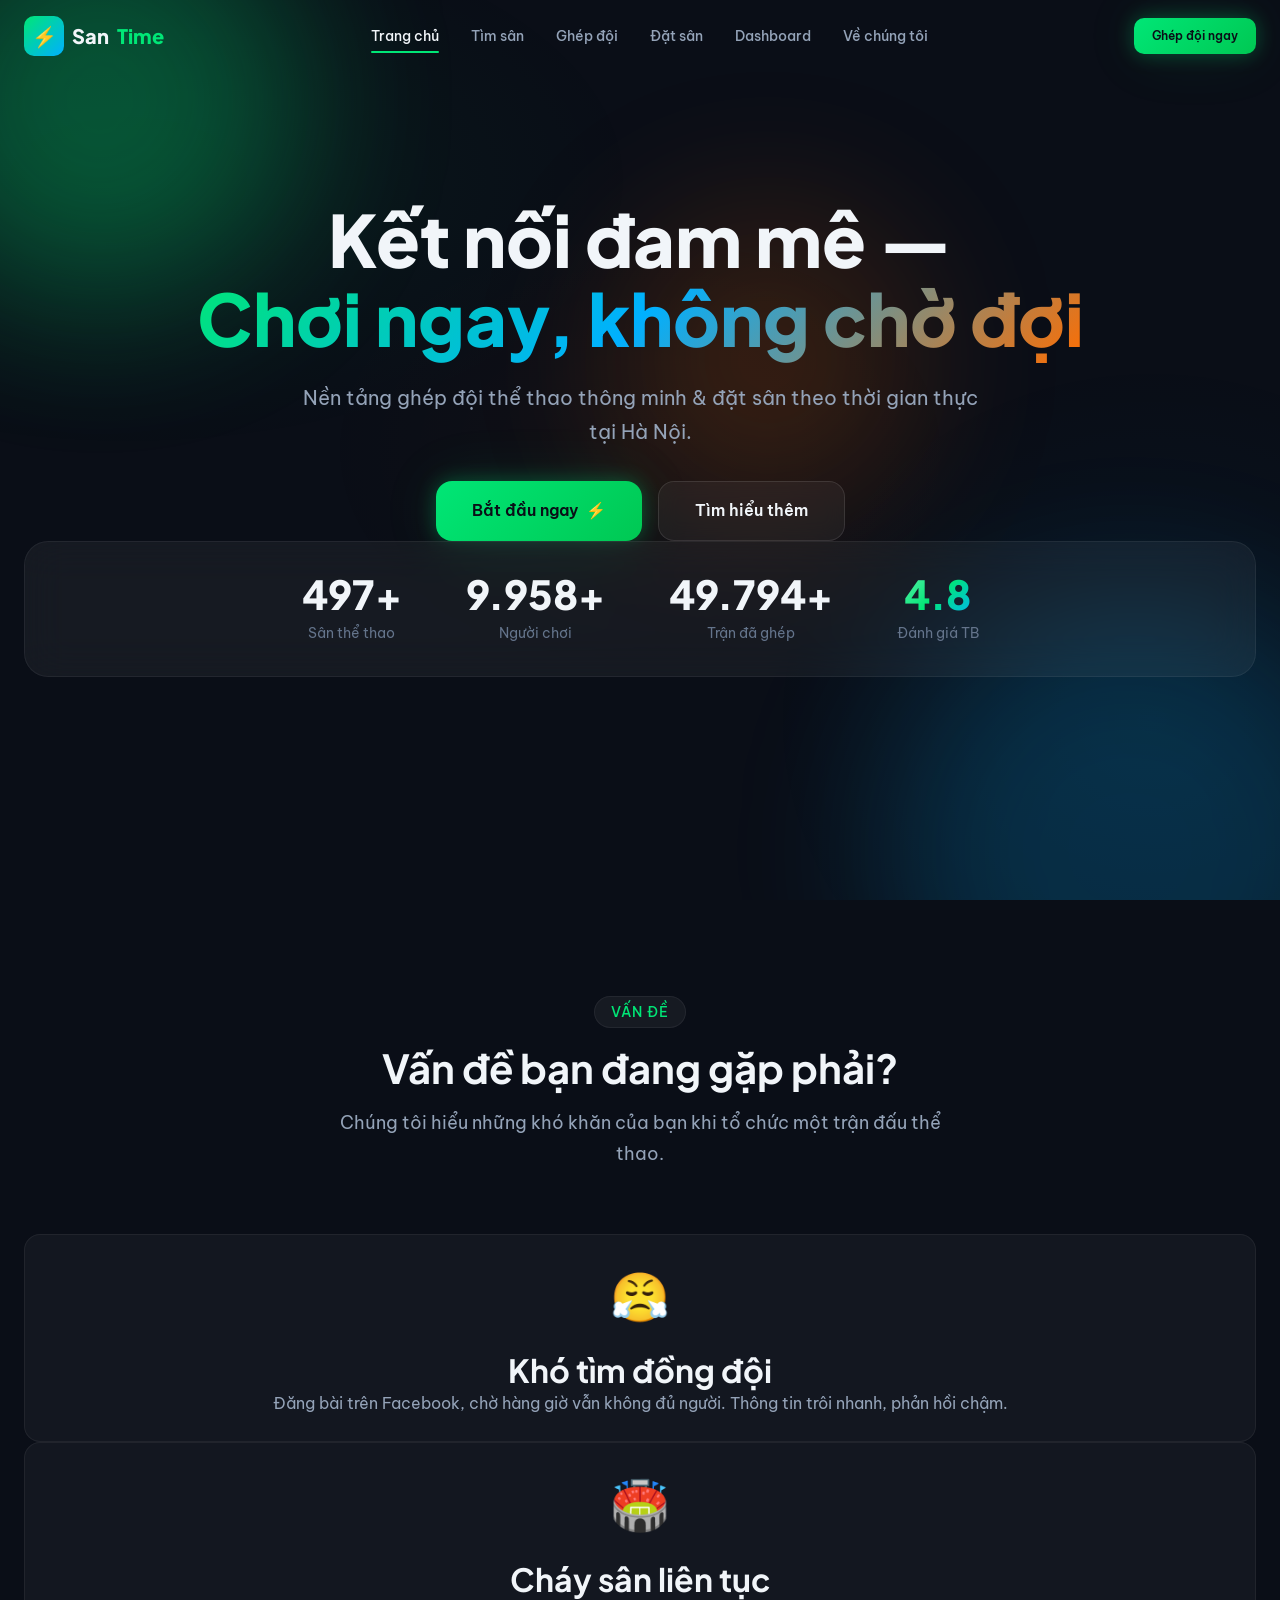
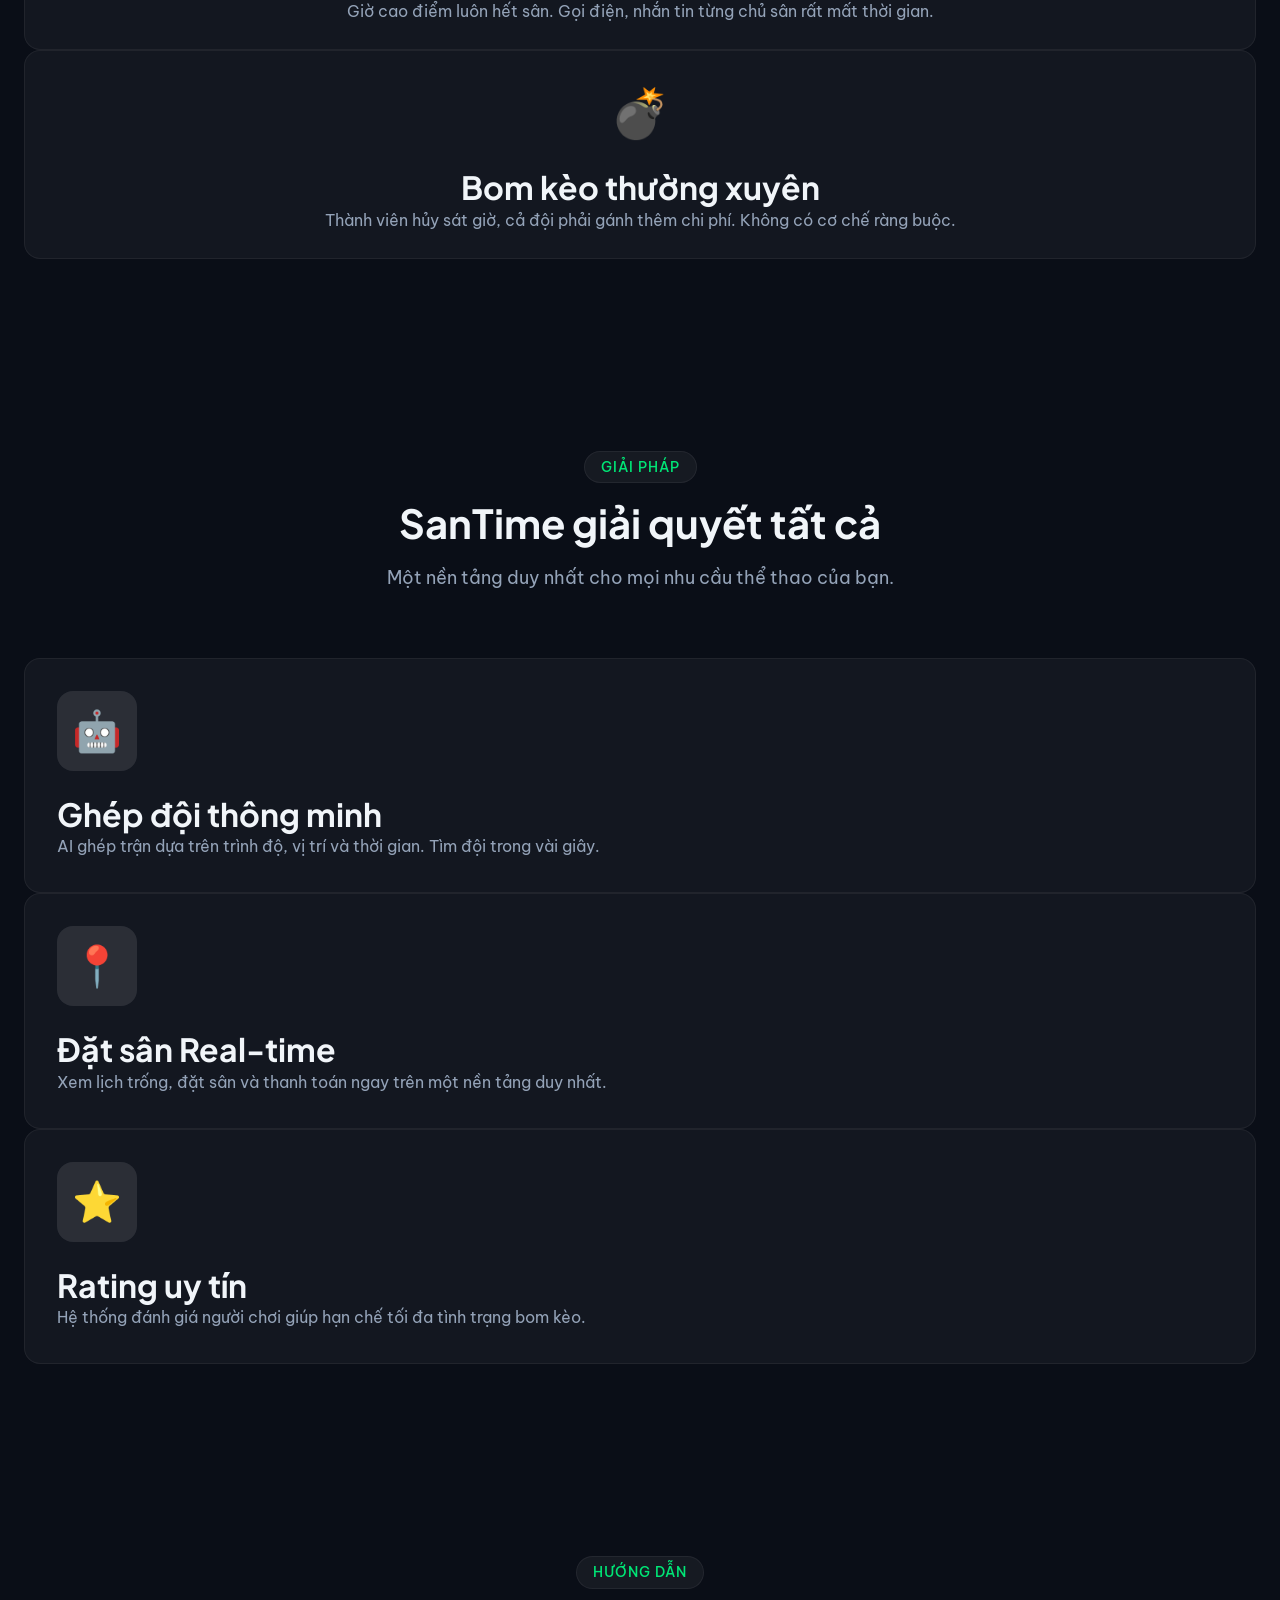
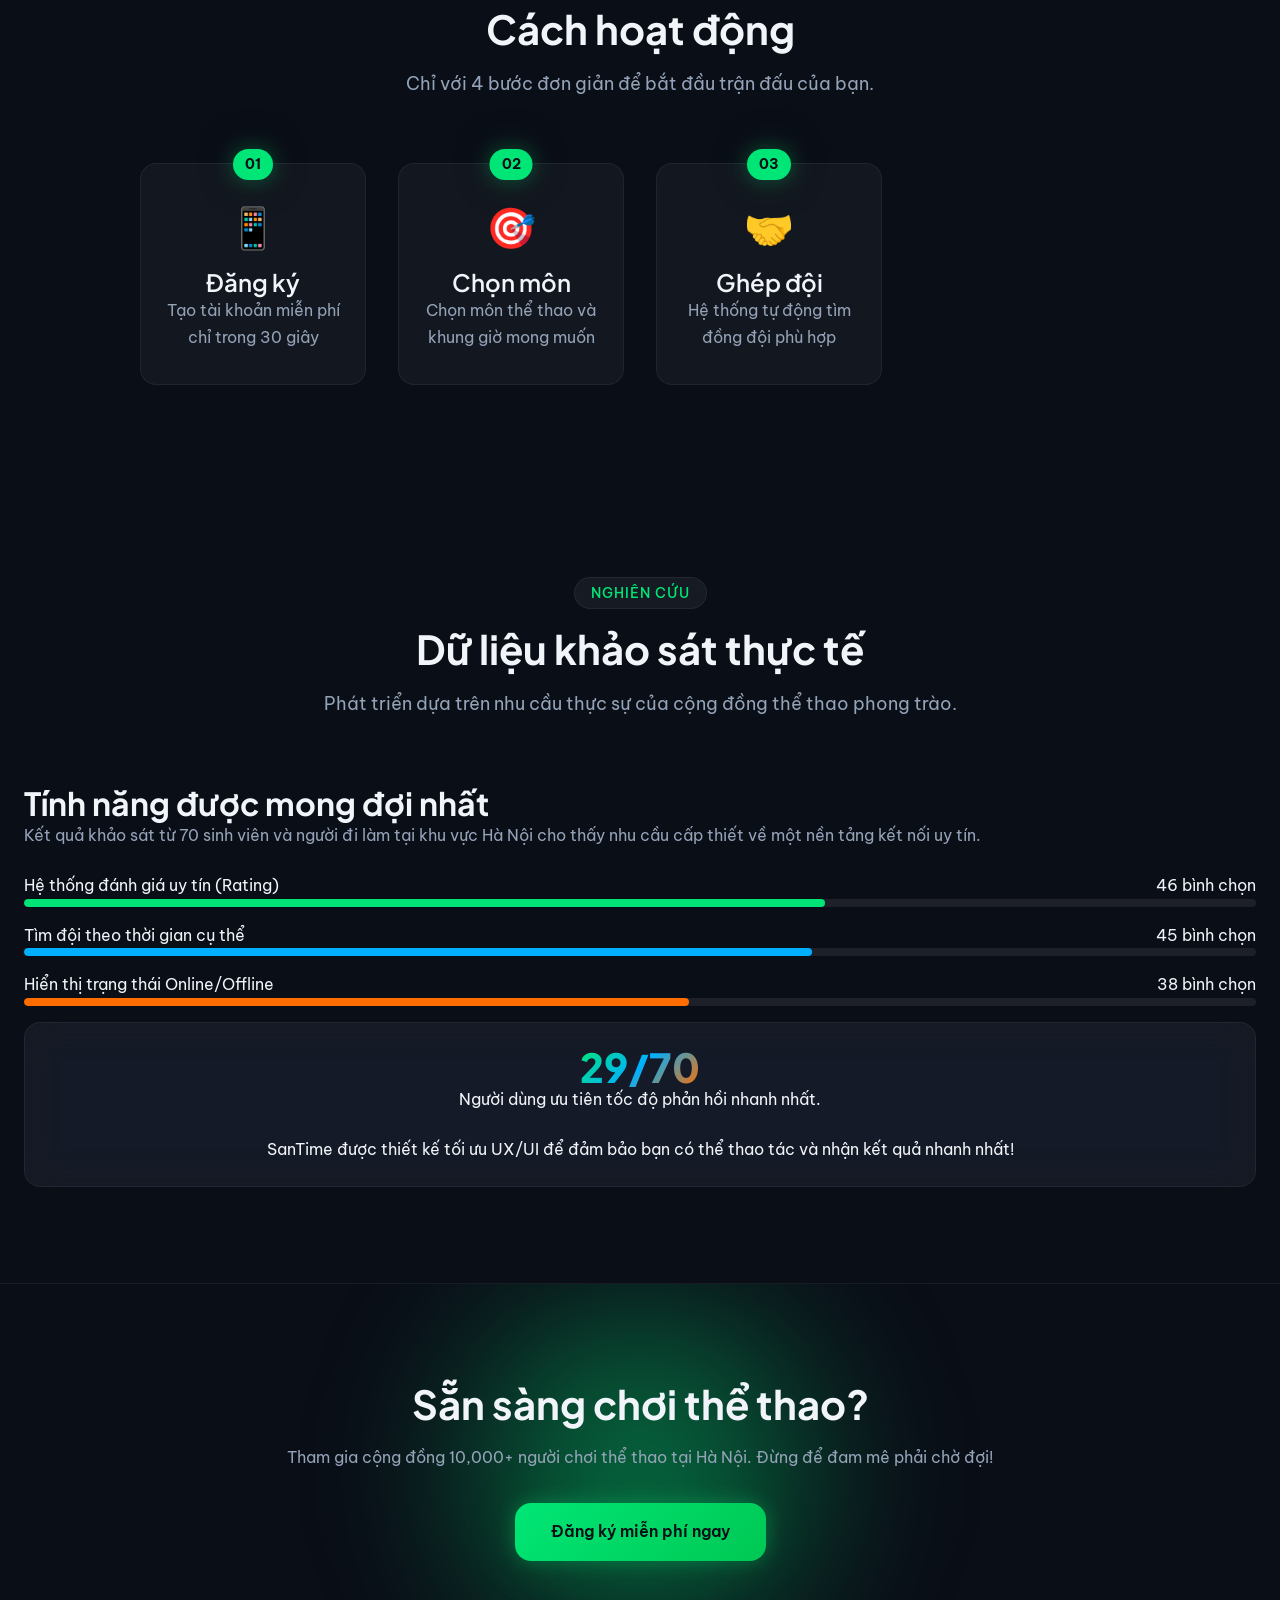
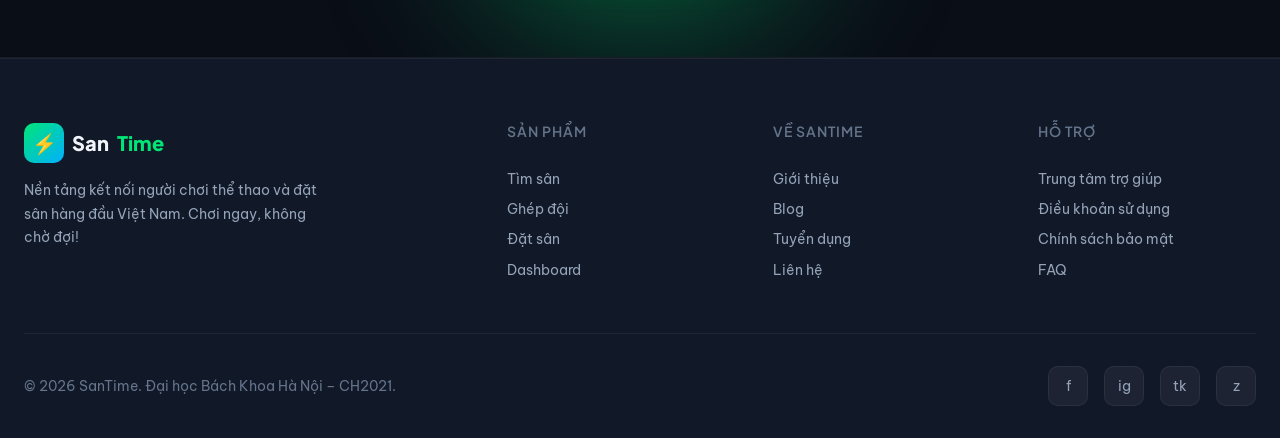
==== index.html @ 099fb673 "feat: SanTime - Sports court booking platform with matrix booking, Leaflet map, matchmaking" ====
<!DOCTYPE html>
<html lang="vi">
<head>
  <meta charset="UTF-8">
  <meta name="viewport" content="width=device-width, initial-scale=1.0">
  <title>SanTime - Ghép đội thông minh & Đặt sân Real-time</title>
  <link rel="stylesheet" href="css/style.css">
  <link rel="stylesheet" href="css/landing.css">
</head>
<body>
  <!-- Navbar will be injected here by app.js -->
  <div id="navbar-container"></div>

  <!-- HERO SECTION -->
  <header class="hero section relative overflow-hidden">
    <!-- Decorative background elements -->
    <div class="hero-orb orb-1"></div>
    <div class="hero-orb orb-2"></div>
    <div class="hero-orb orb-3"></div>
    
    <div class="container relative z-10 text-center">
      <div class="hero-content stagger-children">
        <h1 class="hero-title">
          Kết nối đam mê —<br>
          <span class="text-gradient">Chơi ngay, không chờ đợi</span>
        </h1>
        <p class="hero-subtitle">
          Nền tảng ghép đội thể thao thông minh & đặt sân theo thời gian thực tại Hà Nội.
        </p>
        <div class="hero-actions flex justify-center gap-md mt-xl">
          <a href="pages/matchmaking.html" class="btn btn-primary btn-lg">
            Bắt đầu ngay
            <span class="btn-icon-right">⚡</span>
          </a>
          <a href="#how-it-works" class="btn btn-secondary btn-lg">Tìm hiểu thêm</a>
        </div>
        
        <div class="hero-stats flex justify-center gap-2xl mt-4xl">
          <div class="stat-item">
            <div class="stat-value"><span data-counter="500" data-suffix="+">0</span></div>
            <div class="stat-label">Sân thể thao</div>
          </div>
          <div class="stat-item">
            <div class="stat-value"><span data-counter="10000" data-suffix="+">0</span></div>
            <div class="stat-label">Người chơi</div>
          </div>
          <div class="stat-item">
            <div class="stat-value"><span data-counter="50000" data-suffix="+">0</span></div>
            <div class="stat-label">Trận đã ghép</div>
          </div>
          <div class="stat-item">
            <div class="stat-value text-gradient-primary">4.8</div>
            <div class="stat-label">Đánh giá TB</div>
          </div>
        </div>
      </div>
    </div>
  </header>

  <!-- PROBLEMS SECTION -->
  <section class="section" id="problems">
    <div class="container">
      <div class="section-header fade-in">
        <span class="section-label">Vấn đề</span>
        <h2>Vấn đề bạn đang gặp phải?</h2>
        <p>Chúng tôi hiểu những khó khăn của bạn khi tổ chức một trận đấu thể thao.</p>
      </div>
      
      <div class="grid-3 gap-lg stagger-children">
        <!-- Card 1 -->
        <div class="card problem-card">
          <div class="card-icon">😤</div>
          <h3>Khó tìm đồng đội</h3>
          <p>Đăng bài trên Facebook, chờ hàng giờ vẫn không đủ người. Thông tin trôi nhanh, phản hồi chậm.</p>
        </div>
        <!-- Card 2 -->
        <div class="card problem-card">
          <div class="card-icon">🏟️</div>
          <h3>Cháy sân liên tục</h3>
          <p>Giờ cao điểm luôn hết sân. Gọi điện, nhắn tin từng chủ sân rất mất thời gian.</p>
        </div>
        <!-- Card 3 -->
        <div class="card problem-card">
          <div class="card-icon">💣</div>
          <h3>Bom kèo thường xuyên</h3>
          <p>Thành viên hủy sát giờ, cả đội phải gánh thêm chi phí. Không có cơ chế ràng buộc.</p>
        </div>
      </div>
    </div>
  </section>

  <!-- SOLUTION SECTION -->
  <section class="section relative" id="features">
    <div class="container">
      <div class="section-header fade-in">
        <span class="section-label">Giải pháp</span>
        <h2>SanTime giải quyết tất cả</h2>
        <p>Một nền tảng duy nhất cho mọi nhu cầu thể thao của bạn.</p>
      </div>
      
      <div class="grid-3 gap-lg stagger-children">
        <!-- Card 1 -->
        <div class="card feature-card feature-green">
          <div class="card-icon">🤖</div>
          <h3>Ghép đội thông minh</h3>
          <p>AI ghép trận dựa trên trình độ, vị trí và thời gian. Tìm đội trong vài giây.</p>
        </div>
        <!-- Card 2 -->
        <div class="card feature-card feature-blue">
          <div class="card-icon">📍</div>
          <h3>Đặt sân Real-time</h3>
          <p>Xem lịch trống, đặt sân và thanh toán ngay trên một nền tảng duy nhất.</p>
        </div>
        <!-- Card 3 -->
        <div class="card feature-card feature-orange">
          <div class="card-icon">⭐</div>
          <h3>Rating uy tín</h3>
          <p>Hệ thống đánh giá người chơi giúp hạn chế tối đa tình trạng bom kèo.</p>
        </div>
      </div>
    </div>
  </section>

  <!-- HOW IT WORKS -->
  <section class="section bg-secondary" id="how-it-works">
    <div class="container">
      <div class="section-header fade-in">
        <span class="section-label">Hướng dẫn</span>
        <h2>Cách hoạt động</h2>
        <p>Chỉ với 4 bước đơn giản để bắt đầu trận đấu của bạn.</p>
      </div>
      
      <div class="timeline flex flex-wrap gap-xl justify-center stagger-children">
        <div class="timeline-step">
          <div class="step-icon">📱</div>
          <div class="step-number">01</div>
          <h4>Đăng ký</h4>
          <p>Tạo tài khoản miễn phí chỉ trong 30 giây</p>
        </div>
        <div class="timeline-connector"></div>
        
        <div class="timeline-step">
          <div class="step-icon">🎯</div>
          <div class="step-number">02</div>
          <h4>Chọn môn</h4>
          <p>Chọn môn thể thao và khung giờ mong muốn</p>
        </div>
        <div class="timeline-connector"></div>
        
        <div class="timeline-step">
          <div class="step-icon">🤝</div>
          <div class="step-number">03</div>
          <h4>Ghép đội</h4>
          <p>Hệ thống tự động tìm đồng đội phù hợp</p>
        </div>
        <div class="timeline-connector"></div>
        
        <div class="timeline-step">
          <div class="step-icon">⚡</div>
          <div class="step-number">04</div>
          <h4>Chơi ngay!</h4>
          <p>Xác nhận, thanh toán và ra sân thôi!</p>
        </div>
      </div>
    </div>
  </section>

  <!-- STATS/SURVEY SECTION -->
  <section class="section" id="stats">
    <div class="container">
      <div class="section-header fade-in">
        <span class="section-label">Nghiên cứu</span>
        <h2>Dữ liệu khảo sát thực tế</h2>
        <p>Phát triển dựa trên nhu cầu thực sự của cộng đồng thể thao phong trào.</p>
      </div>
      
      <div class="grid-2 gap-xl items-center fade-in">
        <div class="survey-content">
          <h3>Tính năng được mong đợi nhất</h3>
          <p class="mb-lg">Kết quả khảo sát từ <span class="text-primary font-bold">70</span> sinh viên và người đi làm tại khu vực Hà Nội cho thấy nhu cầu cấp thiết về một nền tảng kết nối uy tín.</p>
          
          <div class="progress-item mb-md">
            <div class="flex justify-between mb-xs">
              <span class="font-medium">Hệ thống đánh giá uy tín (Rating)</span>
              <span>46 bình chọn</span>
            </div>
            <div class="progress-bar">
              <div class="progress-fill" style="width: 65%; background-color: var(--primary)"></div>
            </div>
          </div>
          
          <div class="progress-item mb-md">
            <div class="flex justify-between mb-xs">
              <span class="font-medium">Tìm đội theo thời gian cụ thể</span>
              <span>45 bình chọn</span>
            </div>
            <div class="progress-bar">
              <div class="progress-fill" style="width: 64%; background-color: var(--secondary)"></div>
            </div>
          </div>
          
          <div class="progress-item mb-md">
            <div class="flex justify-between mb-xs">
              <span class="font-medium">Hiển thị trạng thái Online/Offline</span>
              <span>38 bình chọn</span>
            </div>
            <div class="progress-bar">
              <div class="progress-fill" style="width: 54%; background-color: var(--accent)"></div>
            </div>
          </div>
        </div>
        
        <div class="survey-visual card-glass relative animate-float">
            <div class="flex flex-col items-center justify-center p-xl">
                <div class="stat-value text-gradient mb-sm">29/70</div>
                <div class="text-center font-medium">Người dùng ưu tiên tốc độ phản hồi nhanh nhất.</div>
                <div class="mt-lg text-center text-sm text-tertiary">
                    SanTime được thiết kế tối ưu UX/UI để đảm bảo bạn có thể thao tác và nhận kết quả nhanh nhất!
                </div>
            </div>
        </div>
      </div>
    </div>
  </section>

  <!-- CTA SECTION -->
  <section class="section cta-section relative overflow-hidden text-center">
    <!-- Background glow -->
    <div class="cta-glow"></div>
    
    <div class="container relative z-10 fade-in-up">
      <h2 class="text-4xl font-bold mb-md">Sẵn sàng chơi thể thao?</h2>
      <p class="text-xl text-secondary mb-xl max-w-2xl mx-auto">
        Tham gia cộng đồng 10,000+ người chơi thể thao tại Hà Nội. Đừng để đam mê phải chờ đợi!
      </p>
      <a href="pages/matchmaking.html" class="btn btn-primary btn-lg pulse">Đăng ký miễn phí ngay</a>
    </div>
  </section>

  <!-- Footer will be injected here by app.js -->
  <div id="footer-container"></div>

  <!-- Scripts -->
  <script src="js/data.js"></script>
  <script src="js/app.js"></script>
  <script>
    // Initialize common components
    document.addEventListener('DOMContentLoaded', () => {
        document.getElementById('navbar-container').innerHTML = getNavbarHTML('');
        document.getElementById('footer-container').innerHTML = getFooterHTML('');
        // Re-init navbar script logic since we just inserted the HTML
        initNavbar();
        initMobileMenu();
    });
  </script>
</body>
</html>
---- css/style.css ----
/* ============================================
   SANTIME – Design System & Global Styles
   ============================================ */

/* Google Fonts */
@import url('https://fonts.googleapis.com/css2?family=Be+Vietnam+Pro:wght@300;400;500;600;700&family=Plus+Jakarta+Sans:wght@400;500;600;700;800&display=swap');

/* ---- CSS Custom Properties ---- */
:root {
  /* Colors – Primary palette */
  --primary: #00E676;
  --primary-dark: #00C853;
  --primary-light: #69F0AE;
  --primary-glow: rgba(0, 230, 118, 0.3);
  --primary-glow-strong: rgba(0, 230, 118, 0.5);

  /* Secondary */
  --secondary: #00B0FF;
  --secondary-dark: #0091EA;
  --secondary-light: #40C4FF;
  --secondary-glow: rgba(0, 176, 255, 0.3);

  /* Accent */
  --accent: #FF6D00;
  --accent-dark: #E65100;
  --accent-light: #FF9E40;
  --accent-glow: rgba(255, 109, 0, 0.3);

  /* Backgrounds */
  --bg-primary: #0A0E17;
  --bg-secondary: #111827;
  --bg-tertiary: #1A1F2E;
  --bg-card: rgba(255, 255, 255, 0.04);
  --bg-card-hover: rgba(255, 255, 255, 0.08);
  --bg-glass: rgba(255, 255, 255, 0.05);
  --bg-glass-strong: rgba(255, 255, 255, 0.1);

  /* Text */
  --text-primary: #F1F5F9;
  --text-secondary: #94A3B8;
  --text-tertiary: #64748B;
  --text-inverse: #0A0E17;

  /* Borders */
  --border-subtle: rgba(255, 255, 255, 0.06);
  --border-default: rgba(255, 255, 255, 0.1);
  --border-strong: rgba(255, 255, 255, 0.15);

  /* Status */
  --success: #00E676;
  --warning: #FFD600;
  --error: #FF5252;
  --info: #00B0FF;

  /* Spacing */
  --space-xs: 4px;
  --space-sm: 8px;
  --space-md: 16px;
  --space-lg: 24px;
  --space-xl: 32px;
  --space-2xl: 48px;
  --space-3xl: 64px;
  --space-4xl: 96px;

  /* Typography */
  --font-body: 'Be Vietnam Pro', -apple-system, BlinkMacSystemFont, sans-serif;
  --font-heading: 'Plus Jakarta Sans', sans-serif;
  --font-mono: 'JetBrains Mono', 'Fira Code', monospace;

  --text-xs: 0.75rem;
  --text-sm: 0.875rem;
  --text-base: 1rem;
  --text-lg: 1.125rem;
  --text-xl: 1.25rem;
  --text-2xl: 1.5rem;
  --text-3xl: 2rem;
  --text-4xl: 2.5rem;
  --text-5xl: 3.5rem;
  --text-6xl: 4.5rem;

  /* Border Radius */
  --radius-sm: 6px;
  --radius-md: 10px;
  --radius-lg: 16px;
  --radius-xl: 24px;
  --radius-full: 50%;

  /* Shadows */
  --shadow-sm: 0 2px 8px rgba(0, 0, 0, 0.3);
  --shadow-md: 0 4px 16px rgba(0, 0, 0, 0.4);
  --shadow-lg: 0 8px 32px rgba(0, 0, 0, 0.5);
  --shadow-glow-primary: 0 0 20px var(--primary-glow), 0 0 60px rgba(0, 230, 118, 0.1);
  --shadow-glow-secondary: 0 0 20px var(--secondary-glow), 0 0 60px rgba(0, 176, 255, 0.1);
  --shadow-glow-accent: 0 0 20px var(--accent-glow), 0 0 60px rgba(255, 109, 0, 0.1);

  /* Transitions */
  --transition-fast: 150ms cubic-bezier(0.4, 0, 0.2, 1);
  --transition-base: 250ms cubic-bezier(0.4, 0, 0.2, 1);
  --transition-slow: 400ms cubic-bezier(0.4, 0, 0.2, 1);
  --transition-spring: 500ms cubic-bezier(0.34, 1.56, 0.64, 1);

  /* Z-index */
  --z-dropdown: 100;
  --z-sticky: 200;
  --z-fixed: 300;
  --z-modal-backdrop: 400;
  --z-modal: 500;
  --z-tooltip: 600;

  /* Layout */
  --max-width: 1280px;
  --navbar-height: 72px;
}

/* ---- Utility Classes ---- */
.hidden {
  display: none !important;
}

/* ---- Reset & Base ---- */
*,
*::before,
*::after {
  margin: 0;
  padding: 0;
  box-sizing: border-box;
}

html {
  scroll-behavior: smooth;
  -webkit-font-smoothing: antialiased;
  -moz-osx-font-smoothing: grayscale;
}

body {
  font-family: var(--font-body);
  font-size: var(--text-base);
  line-height: 1.6;
  color: var(--text-primary);
  background: var(--bg-primary);
  overflow-x: hidden;
  min-height: 100vh;
}

/* Background gradient mesh */
body::before {
  content: '';
  position: fixed;
  top: 0;
  left: 0;
  width: 100%;
  height: 100%;
  background:
    radial-gradient(ellipse 80% 60% at 10% 20%, rgba(0, 230, 118, 0.06) 0%, transparent 50%),
    radial-gradient(ellipse 60% 80% at 90% 80%, rgba(0, 176, 255, 0.05) 0%, transparent 50%),
    radial-gradient(ellipse 50% 50% at 50% 50%, rgba(255, 109, 0, 0.03) 0%, transparent 50%);
  pointer-events: none;
  z-index: -1;
}

img {
  max-width: 100%;
  height: auto;
  display: block;
}

a {
  color: inherit;
  text-decoration: none;
  transition: color var(--transition-fast);
}

ul, ol {
  list-style: none;
}

button {
  font-family: inherit;
  cursor: pointer;
  border: none;
  outline: none;
  background: none;
}

input, select, textarea {
  font-family: inherit;
  font-size: inherit;
  outline: none;
  border: none;
  background: none;
}

/* ---- Typography ---- */
h1, h2, h3, h4, h5, h6 {
  font-family: var(--font-heading);
  font-weight: 700;
  line-height: 1.2;
  color: var(--text-primary);
}

h1 { font-size: var(--text-5xl); font-weight: 800; }
h2 { font-size: var(--text-4xl); font-weight: 700; }
h3 { font-size: var(--text-3xl); font-weight: 700; }
h4 { font-size: var(--text-2xl); font-weight: 600; }
h5 { font-size: var(--text-xl); font-weight: 600; }
h6 { font-size: var(--text-lg); font-weight: 600; }

p {
  color: var(--text-secondary);
  line-height: 1.7;
}

.text-gradient {
  background: linear-gradient(135deg, var(--primary) 0%, var(--secondary) 50%, var(--accent) 100%);
  -webkit-background-clip: text;
  -webkit-text-fill-color: transparent;
  background-clip: text;
}

.text-gradient-primary {
  background: linear-gradient(135deg, var(--primary-light) 0%, var(--primary) 50%, var(--secondary) 100%);
  -webkit-background-clip: text;
  -webkit-text-fill-color: transparent;
  background-clip: text;
}

/* ---- Container ---- */
.container {
  width: 100%;
  max-width: var(--max-width);
  margin: 0 auto;
  padding: 0 var(--space-lg);
}

.section {
  padding: var(--space-4xl) 0;
}

.section-header {
  text-align: center;
  margin-bottom: var(--space-3xl);
}

.section-header .section-label {
  display: inline-flex;
  align-items: center;
  gap: var(--space-sm);
  padding: var(--space-xs) var(--space-md);
  background: var(--bg-glass);
  border: 1px solid var(--border-subtle);
  border-radius: var(--radius-xl);
  font-size: var(--text-sm);
  font-weight: 500;
  color: var(--primary);
  margin-bottom: var(--space-md);
  text-transform: uppercase;
  letter-spacing: 1px;
}

.section-header h2 {
  margin-bottom: var(--space-md);
}

.section-header p {
  max-width: 640px;
  margin: 0 auto;
  font-size: var(--text-lg);
}

/* ---- Navbar ---- */
.navbar {
  position: fixed;
  top: 0;
  left: 0;
  right: 0;
  height: var(--navbar-height);
  display: flex;
  align-items: center;
  z-index: var(--z-fixed);
  transition: all var(--transition-base);
}

.navbar.scrolled {
  background: rgba(10, 14, 23, 0.85);
  backdrop-filter: blur(20px) saturate(180%);
  -webkit-backdrop-filter: blur(20px) saturate(180%);
  border-bottom: 1px solid var(--border-subtle);
}

.navbar .container {
  display: flex;
  align-items: center;
  justify-content: space-between;
}

.navbar-brand {
  display: flex;
  align-items: center;
  gap: var(--space-sm);
  font-family: var(--font-heading);
  font-size: var(--text-xl);
  font-weight: 800;
  color: var(--text-primary);
  z-index: 10;
}

.navbar-brand .brand-icon {
  width: 40px;
  height: 40px;
  background: linear-gradient(135deg, var(--primary) 0%, var(--secondary) 100%);
  border-radius: var(--radius-md);
  display: flex;
  align-items: center;
  justify-content: center;
  font-size: 20px;
}

.navbar-brand span {
  color: var(--primary);
}

.nav-links {
  display: flex;
  align-items: center;
  gap: var(--space-xl);
}

.nav-links a {
  font-size: var(--text-sm);
  font-weight: 500;
  color: var(--text-secondary);
  position: relative;
  padding: var(--space-xs) 0;
  transition: color var(--transition-fast);
}

.nav-links a:hover,
.nav-links a.active {
  color: var(--text-primary);
}

.nav-links a::after {
  content: '';
  position: absolute;
  bottom: -2px;
  left: 0;
  width: 0;
  height: 2px;
  background: var(--primary);
  border-radius: 1px;
  transition: width var(--transition-base);
}

.nav-links a:hover::after,
.nav-links a.active::after {
  width: 100%;
}

.nav-cta {
  display: flex;
  align-items: center;
  gap: var(--space-md);
}

/* Mobile menu */
.menu-toggle {
  display: none;
  flex-direction: column;
  gap: 5px;
  width: 28px;
  cursor: pointer;
  z-index: 10;
}

.menu-toggle span {
  display: block;
  width: 100%;
  height: 2px;
  background: var(--text-primary);
  border-radius: 1px;
  transition: all var(--transition-base);
}

.menu-toggle.active span:nth-child(1) {
  transform: translateY(7px) rotate(45deg);
}

.menu-toggle.active span:nth-child(2) {
  opacity: 0;
}

.menu-toggle.active span:nth-child(3) {
  transform: translateY(-7px) rotate(-45deg);
}

/* ---- Buttons ---- */
.btn {
  display: inline-flex;
  align-items: center;
  justify-content: center;
  gap: var(--space-sm);
  padding: 12px 28px;
  font-family: var(--font-body);
  font-size: var(--text-sm);
  font-weight: 600;
  border-radius: var(--radius-md);
  transition: all var(--transition-base);
  cursor: pointer;
  white-space: nowrap;
  position: relative;
  overflow: hidden;
}

.btn-primary {
  background: linear-gradient(135deg, var(--primary) 0%, var(--primary-dark) 100%);
  color: var(--text-inverse);
  box-shadow: var(--shadow-glow-primary);
}

.btn-primary:hover {
  transform: translateY(-2px);
  box-shadow: 0 0 30px var(--primary-glow), 0 0 80px rgba(0, 230, 118, 0.15);
}

.btn-primary:active {
  transform: translateY(0);
}

.btn-secondary {
  background: var(--bg-glass);
  color: var(--text-primary);
  border: 1px solid var(--border-default);
  backdrop-filter: blur(10px);
}

.btn-secondary:hover {
  background: var(--bg-glass-strong);
  border-color: var(--border-strong);
  transform: translateY(-2px);
}

.btn-accent {
  background: linear-gradient(135deg, var(--accent) 0%, var(--accent-dark) 100%);
  color: white;
  box-shadow: var(--shadow-glow-accent);
}

.btn-accent:hover {
  transform: translateY(-2px);
  box-shadow: 0 0 30px var(--accent-glow), 0 0 80px rgba(255, 109, 0, 0.15);
}

.btn-outline {
  background: transparent;
  color: var(--primary);
  border: 1px solid var(--primary);
}

.btn-outline:hover {
  background: rgba(0, 230, 118, 0.1);
  transform: translateY(-2px);
}

.btn-lg {
  padding: 16px 36px;
  font-size: var(--text-base);
  border-radius: var(--radius-lg);
}

.btn-sm {
  padding: 8px 18px;
  font-size: var(--text-xs);
}

.btn-icon {
  width: 44px;
  height: 44px;
  padding: 0;
  border-radius: var(--radius-md);
}

/* Button shimmer effect */
.btn-primary::before {
  content: '';
  position: absolute;
  top: 0;
  left: -100%;
  width: 100%;
  height: 100%;
  background: linear-gradient(90deg, transparent, rgba(255,255,255,0.2), transparent);
  transition: left 0.5s;
}

.btn-primary:hover::before {
  left: 100%;
}

/* ---- Cards ---- */
.card {
  background: var(--bg-card);
  border: 1px solid var(--border-subtle);
  border-radius: var(--radius-lg);
  padding: var(--space-lg);
  transition: all var(--transition-base);
  position: relative;
  overflow: hidden;
}

.card::before {
  content: '';
  position: absolute;
  top: 0;
  left: 0;
  right: 0;
  height: 1px;
  background: linear-gradient(90deg, transparent, var(--border-strong), transparent);
  opacity: 0;
  transition: opacity var(--transition-base);
}

.card:hover {
  background: var(--bg-card-hover);
  border-color: var(--border-default);
  transform: translateY(-4px);
  box-shadow: var(--shadow-lg);
}

.card:hover::before {
  opacity: 1;
}

.card-glass {
  background: var(--bg-glass);
  backdrop-filter: blur(20px) saturate(150%);
  -webkit-backdrop-filter: blur(20px) saturate(150%);
  border: 1px solid var(--border-subtle);
  border-radius: var(--radius-lg);
  padding: var(--space-lg);
}

.card-glass:hover {
  background: var(--bg-glass-strong);
  border-color: var(--border-default);
}

/* ---- Form Elements ---- */
.form-group {
  margin-bottom: var(--space-lg);
}

.form-label {
  display: block;
  font-size: var(--text-sm);
  font-weight: 500;
  color: var(--text-secondary);
  margin-bottom: var(--space-sm);
}

.form-input {
  width: 100%;
  padding: 12px 16px;
  background: var(--bg-card);
  border: 1px solid var(--border-default);
  border-radius: var(--radius-md);
  color: var(--text-primary);
  font-size: var(--text-base);
  transition: all var(--transition-fast);
}

.form-input:focus {
  border-color: var(--primary);
  box-shadow: 0 0 0 3px rgba(0, 230, 118, 0.1);
  background: var(--bg-card-hover);
}

.form-input::placeholder {
  color: var(--text-tertiary);
}

.form-select {
  width: 100%;
  padding: 12px 16px;
  background: var(--bg-card);
  border: 1px solid var(--border-default);
  border-radius: var(--radius-md);
  color: var(--text-primary);
  font-size: var(--text-base);
  cursor: pointer;
  appearance: none;
  background-image: url("data:image/svg+xml,%3Csvg xmlns='http://www.w3.org/2000/svg' width='12' height='12' viewBox='0 0 12 12'%3E%3Cpath fill='%2394A3B8' d='M6 8L1 3h10z'/%3E%3C/svg%3E");
  background-repeat: no-repeat;
  background-position: right 16px center;
  transition: all var(--transition-fast);
}

.form-select:focus {
  border-color: var(--primary);
  box-shadow: 0 0 0 3px rgba(0, 230, 118, 0.1);
}

/* ---- Badges ---- */
.badge {
  display: inline-flex;
  align-items: center;
  gap: 4px;
  padding: 4px 12px;
  font-size: var(--text-xs);
  font-weight: 600;
  border-radius: var(--radius-xl);
  white-space: nowrap;
}

.badge-primary {
  background: rgba(0, 230, 118, 0.15);
  color: var(--primary);
  border: 1px solid rgba(0, 230, 118, 0.2);
}

.badge-secondary {
  background: rgba(0, 176, 255, 0.15);
  color: var(--secondary);
  border: 1px solid rgba(0, 176, 255, 0.2);
}

.badge-accent {
  background: rgba(255, 109, 0, 0.15);
  color: var(--accent);
  border: 1px solid rgba(255, 109, 0, 0.2);
}

.badge-success {
  background: rgba(0, 230, 118, 0.15);
  color: var(--success);
}

.badge-warning {
  background: rgba(255, 214, 0, 0.15);
  color: var(--warning);
}

.badge-error {
  background: rgba(255, 82, 82, 0.15);
  color: var(--error);
}

/* ---- Rating Stars ---- */
.rating {
  display: flex;
  align-items: center;
  gap: 2px;
}

.rating .star {
  color: var(--warning);
  font-size: var(--text-sm);
}

.rating .star.empty {
  color: var(--text-tertiary);
}

.rating-value {
  margin-left: var(--space-sm);
  font-size: var(--text-sm);
  font-weight: 600;
  color: var(--text-primary);
}

/* ---- Avatar ---- */
.avatar {
  width: 44px;
  height: 44px;
  border-radius: var(--radius-full);
  overflow: hidden;
  border: 2px solid var(--border-default);
  flex-shrink: 0;
}

.avatar img {
  width: 100%;
  height: 100%;
  object-fit: cover;
}

.avatar-sm { width: 32px; height: 32px; }
.avatar-lg { width: 56px; height: 56px; }
.avatar-xl { width: 72px; height: 72px; }

.avatar-group {
  display: flex;
}

.avatar-group .avatar {
  margin-left: -10px;
  border: 2px solid var(--bg-primary);
}

.avatar-group .avatar:first-child {
  margin-left: 0;
}

/* ---- Tags ---- */
.tag {
  display: inline-flex;
  align-items: center;
  gap: 4px;
  padding: 4px 10px;
  background: var(--bg-glass);
  border: 1px solid var(--border-subtle);
  border-radius: var(--radius-sm);
  font-size: var(--text-xs);
  color: var(--text-secondary);
}

/* ---- Divider ---- */
.divider {
  border: none;
  height: 1px;
  background: var(--border-subtle);
  margin: var(--space-xl) 0;
}

/* ---- Stats ---- */
.stat-value {
  font-family: var(--font-heading);
  font-size: var(--text-4xl);
  font-weight: 800;
  color: var(--text-primary);
  line-height: 1;
}

.stat-label {
  font-size: var(--text-sm);
  color: var(--text-tertiary);
  margin-top: var(--space-sm);
}

/* ---- Footer ---- */
.footer {
  background: var(--bg-secondary);
  border-top: 1px solid var(--border-subtle);
  padding: var(--space-3xl) 0 var(--space-xl);
}

.footer-grid {
  display: grid;
  grid-template-columns: 2fr 1fr 1fr 1fr;
  gap: var(--space-2xl);
  margin-bottom: var(--space-2xl);
}

.footer-brand p {
  margin-top: var(--space-md);
  font-size: var(--text-sm);
  max-width: 300px;
}

.footer-col h4 {
  font-size: var(--text-sm);
  font-weight: 600;
  text-transform: uppercase;
  letter-spacing: 1px;
  color: var(--text-tertiary);
  margin-bottom: var(--space-lg);
}

.footer-col a {
  display: block;
  font-size: var(--text-sm);
  color: var(--text-secondary);
  padding: var(--space-xs) 0;
  transition: all var(--transition-fast);
}

.footer-col a:hover {
  color: var(--primary);
  transform: translateX(4px);
}

.footer-bottom {
  display: flex;
  align-items: center;
  justify-content: space-between;
  padding-top: var(--space-xl);
  border-top: 1px solid var(--border-subtle);
  font-size: var(--text-sm);
  color: var(--text-tertiary);
}

.footer-social {
  display: flex;
  gap: var(--space-md);
}

.footer-social a {
  width: 40px;
  height: 40px;
  display: flex;
  align-items: center;
  justify-content: center;
  background: var(--bg-glass);
  border: 1px solid var(--border-subtle);
  border-radius: var(--radius-md);
  color: var(--text-secondary);
  transition: all var(--transition-base);
}

.footer-social a:hover {
  background: var(--primary);
  color: var(--text-inverse);
  border-color: var(--primary);
  transform: translateY(-2px);
}

/* ---- Scroll Animations ---- */
.fade-in {
  opacity: 0;
  transform: translateY(30px);
  transition: opacity 0.6s ease, transform 0.6s ease;
}

.fade-in.visible {
  opacity: 1;
  transform: translateY(0);
}

.fade-in-left {
  opacity: 0;
  transform: translateX(-40px);
  transition: opacity 0.6s ease, transform 0.6s ease;
}

.fade-in-left.visible {
  opacity: 1;
  transform: translateX(0);
}

.fade-in-right {
  opacity: 0;
  transform: translateX(40px);
  transition: opacity 0.6s ease, transform 0.6s ease;
}

.fade-in-right.visible {
  opacity: 1;
  transform: translateX(0);
}

.scale-in {
  opacity: 0;
  transform: scale(0.9);
  transition: opacity 0.5s ease, transform 0.5s ease;
}

.scale-in.visible {
  opacity: 1;
  transform: scale(1);
}

/* Staggered children */
.stagger-children > * {
  opacity: 0;
  transform: translateY(20px);
  transition: opacity 0.4s ease, transform 0.4s ease;
}

.stagger-children.visible > *:nth-child(1) { transition-delay: 0ms; opacity: 1; transform: translateY(0); }
.stagger-children.visible > *:nth-child(2) { transition-delay: 100ms; opacity: 1; transform: translateY(0); }
.stagger-children.visible > *:nth-child(3) { transition-delay: 200ms; opacity: 1; transform: translateY(0); }
.stagger-children.visible > *:nth-child(4) { transition-delay: 300ms; opacity: 1; transform: translateY(0); }
.stagger-children.visible > *:nth-child(5) { transition-delay: 400ms; opacity: 1; transform: translateY(0); }
.stagger-children.visible > *:nth-child(6) { transition-delay: 500ms; opacity: 1; transform: translateY(0); }

/* ---- Keyframe Animations ---- */
@keyframes pulse-glow {
  0%, 100% { box-shadow: 0 0 20px var(--primary-glow); }
  50% { box-shadow: 0 0 40px var(--primary-glow-strong), 0 0 80px var(--primary-glow); }
}

@keyframes float {
  0%, 100% { transform: translateY(0); }
  50% { transform: translateY(-10px); }
}

@keyframes spin-slow {
  from { transform: rotate(0deg); }
  to { transform: rotate(360deg); }
}

@keyframes shimmer {
  0% { background-position: -200% 0; }
  100% { background-position: 200% 0; }
}

@keyframes slide-up {
  from { opacity: 0; transform: translateY(20px); }
  to { opacity: 1; transform: translateY(0); }
}

@keyframes count-up {
  from { opacity: 0; transform: translateY(10px); }
  to { opacity: 1; transform: translateY(0); }
}

@keyframes gradient-shift {
  0% { background-position: 0% 50%; }
  50% { background-position: 100% 50%; }
  100% { background-position: 0% 50%; }
}

.animate-pulse-glow { animation: pulse-glow 3s ease-in-out infinite; }
.animate-float { animation: float 4s ease-in-out infinite; }
.animate-spin-slow { animation: spin-slow 20s linear infinite; }

/* ---- Utility Classes ---- */
.flex { display: flex; }
.flex-col { flex-direction: column; }
.items-center { align-items: center; }
.justify-center { justify-content: center; }
.justify-between { justify-content: space-between; }
.gap-sm { gap: var(--space-sm); }
.gap-md { gap: var(--space-md); }
.gap-lg { gap: var(--space-lg); }
.gap-xl { gap: var(--space-xl); }
.text-center { text-align: center; }
.w-full { width: 100%; }
.relative { position: relative; }
.overflow-hidden { overflow: hidden; }

.mt-sm { margin-top: var(--space-sm); }
.mt-md { margin-top: var(--space-md); }
.mt-lg { margin-top: var(--space-lg); }
.mt-xl { margin-top: var(--space-xl); }
.mb-md { margin-bottom: var(--space-md); }
.mb-lg { margin-bottom: var(--space-lg); }
.mb-xl { margin-bottom: var(--space-xl); }

/* Scrollbar */
::-webkit-scrollbar {
  width: 8px;
}

::-webkit-scrollbar-track {
  background: var(--bg-primary);
}

::-webkit-scrollbar-thumb {
  background: var(--bg-tertiary);
  border-radius: 4px;
}

::-webkit-scrollbar-thumb:hover {
  background: var(--text-tertiary);
}

/* Selection */
::selection {
  background: rgba(0, 230, 118, 0.3);
  color: var(--text-primary);
}

/* ---- Responsive ---- */
@media (max-width: 1024px) {
  h1 { font-size: var(--text-4xl); }
  h2 { font-size: var(--text-3xl); }

  .footer-grid {
    grid-template-columns: 1fr 1fr;
    gap: var(--space-xl);
  }
}

@media (max-width: 768px) {
  :root {
    --navbar-height: 64px;
  }

  h1 { font-size: var(--text-3xl); }
  h2 { font-size: var(--text-2xl); }
  h3 { font-size: var(--text-xl); }

  .container {
    padding: 0 var(--space-md);
  }

  .section {
    padding: var(--space-3xl) 0;
  }

  /* Mobile Navigation */
  .nav-links {
    position: fixed;
    top: 0;
    right: -100%;
    width: 80%;
    max-width: 320px;
    height: 100vh;
    background: rgba(10, 14, 23, 0.97);
    backdrop-filter: blur(20px);
    flex-direction: column;
    align-items: flex-start;
    padding: calc(var(--navbar-height) + var(--space-xl)) var(--space-xl);
    gap: var(--space-lg);
    transition: right var(--transition-slow);
    border-left: 1px solid var(--border-subtle);
  }

  .nav-links.active {
    right: 0;
  }

  .nav-links a {
    font-size: var(--text-lg);
  }

  .menu-toggle {
    display: flex;
  }

  .nav-cta {
    display: none;
  }

  .footer-grid {
    grid-template-columns: 1fr;
  }

  .footer-bottom {
    flex-direction: column;
    gap: var(--space-md);
    text-align: center;
  }
}

@media (max-width: 480px) {
  h1 { font-size: var(--text-2xl); }
  h2 { font-size: var(--text-xl); }

  .btn-lg {
    padding: 14px 28px;
    font-size: var(--text-sm);
  }
}
---- css/landing.css ----
/* ============================================
   SANTIME – Landing Page Styles
   ============================================ */

/* ---- Hero Section ---- */
.hero {
  min-height: 100vh;
  display: flex;
  align-items: center;
  justify-content: center;
  padding-top: var(--navbar-height);
}

.hero-orb {
  position: absolute;
  border-radius: 50%;
  filter: blur(80px);
  z-index: 0;
  opacity: 0.6;
}

.orb-1 {
  width: 400px;
  height: 400px;
  background: var(--primary-glow-strong);
  top: -100px;
  left: -100px;
  animation: float 8s infinite alternate;
}

.orb-2 {
  width: 500px;
  height: 500px;
  background: var(--secondary-glow);
  bottom: -200px;
  right: -100px;
  animation: float 10s infinite alternate-reverse;
}

.orb-3 {
  width: 300px;
  height: 300px;
  background: var(--accent-glow);
  top: 40%;
  left: 60%;
  transform: translate(-50%, -50%);
  animation: pulse-glow 6s infinite;
}

.hero-title {
  font-size: var(--text-6xl);
  margin-bottom: var(--space-lg);
  line-height: 1.1;
}

.hero-subtitle {
  font-size: var(--text-xl);
  max-width: 700px;
  margin: 0 auto;
}

.hero-stats {
  display: flex;
  align-items: center;
  justify-content: center;
  gap: var(--space-3xl);
  background: var(--bg-glass);
  padding: var(--space-xl) var(--space-3xl);
  border-radius: var(--radius-xl);
  border: 1px solid var(--border-subtle);
  backdrop-filter: blur(20px);
}

/* ---- Problems Section ---- */
.problem-card {
  text-align: center;
}
.problem-card .card-icon {
  font-size: 3rem;
  margin-bottom: var(--space-md);
  transition: transform var(--transition-spring);
}
.problem-card:hover .card-icon {
  transform: scale(1.2) translateY(-10px);
}
.problem-card:hover {
  box-shadow: 0 10px 40px rgba(255, 82, 82, 0.1);
  border-color: rgba(255, 82, 82, 0.3);
}

/* ---- Features Section ---- */
.feature-card {
  padding: var(--space-xl);
}
.feature-card .card-icon {
  font-size: 2.5rem;
  width: 80px;
  height: 80px;
  background: var(--bg-glass-strong);
  border-radius: var(--radius-lg);
  display: flex;
  align-items: center;
  justify-content: center;
  margin-bottom: var(--space-lg);
}

.feature-green:hover {
  border-color: var(--primary);
  box-shadow: 0 10px 40px var(--primary-glow);
}
.feature-green:hover .card-icon { background: rgba(0, 230, 118, 0.15); }

.feature-blue:hover {
  border-color: var(--secondary);
  box-shadow: 0 10px 40px var(--secondary-glow);
}
.feature-blue:hover .card-icon { background: rgba(0, 176, 255, 0.15); }

.feature-orange:hover {
  border-color: var(--accent);
  box-shadow: 0 10px 40px var(--accent-glow);
}
.feature-orange:hover .card-icon { background: rgba(255, 109, 0, 0.15); }


/* ---- How It Works (Timeline) ---- */
.timeline {
  position: relative;
  max-width: 1000px;
  margin: 0 auto;
}
.timeline-step {
  flex: 1;
  min-width: 200px;
  text-align: center;
  position: relative;
  padding: var(--space-xl) var(--space-md);
  background: var(--bg-card);
  border-radius: var(--radius-lg);
  border: 1px solid var(--border-subtle);
  transition: all var(--transition-base);
}
.timeline-step:hover {
  transform: translateY(-10px);
  border-color: var(--primary);
  background: var(--bg-glass-strong);
}
.step-icon {
  font-size: 2.5rem;
  margin-bottom: var(--space-sm);
}
.step-number {
  position: absolute;
  top: -15px;
  left: 50%;
  transform: translateX(-50%);
  background: var(--primary);
  color: var(--text-inverse);
  font-weight: bold;
  padding: 4px 12px;
  border-radius: var(--radius-xl);
  font-size: var(--text-sm);
  box-shadow: var(--shadow-glow-primary);
}
.timeline-connector {
  display: none;
}

/* ---- Survey Progress Bars ---- */
.progress-bar {
  width: 100%;
  height: 8px;
  background: var(--bg-card-hover);
  border-radius: var(--radius-xl);
  overflow: hidden;
}
.progress-fill {
  height: 100%;
  border-radius: var(--radius-xl);
  transition: width 1.5s ease-out;
}

/* ---- CTA Section ---- */
.cta-section {
  padding: var(--space-4xl) 0;
  border-top: 1px solid var(--border-subtle);
  border-bottom: 1px solid var(--border-subtle);
}
.cta-glow {
  position: absolute;
  top: 50%;
  left: 50%;
  transform: translate(-50%, -50%);
  width: 600px;
  height: 400px;
  background: radial-gradient(circle, var(--primary-glow-strong) 0%, transparent 70%);
  filter: blur(60px);
  z-index: 0;
}
.pulse {
  animation: pulse-glow 2s infinite;
}

/* Responsive */
@media (max-width: 1024px) {
  .hero-title { font-size: var(--text-5xl); }
  .hero-stats { flex-wrap: wrap; gap: var(--space-lg); }
  .stat-item { flex: 1 1 40%; text-align: center; }
}
@media (max-width: 768px) {
  .hero-title { font-size: var(--text-4xl); }
  .grid-3 { grid-template-columns: 1fr; }
  .grid-2 { grid-template-columns: 1fr; }
}
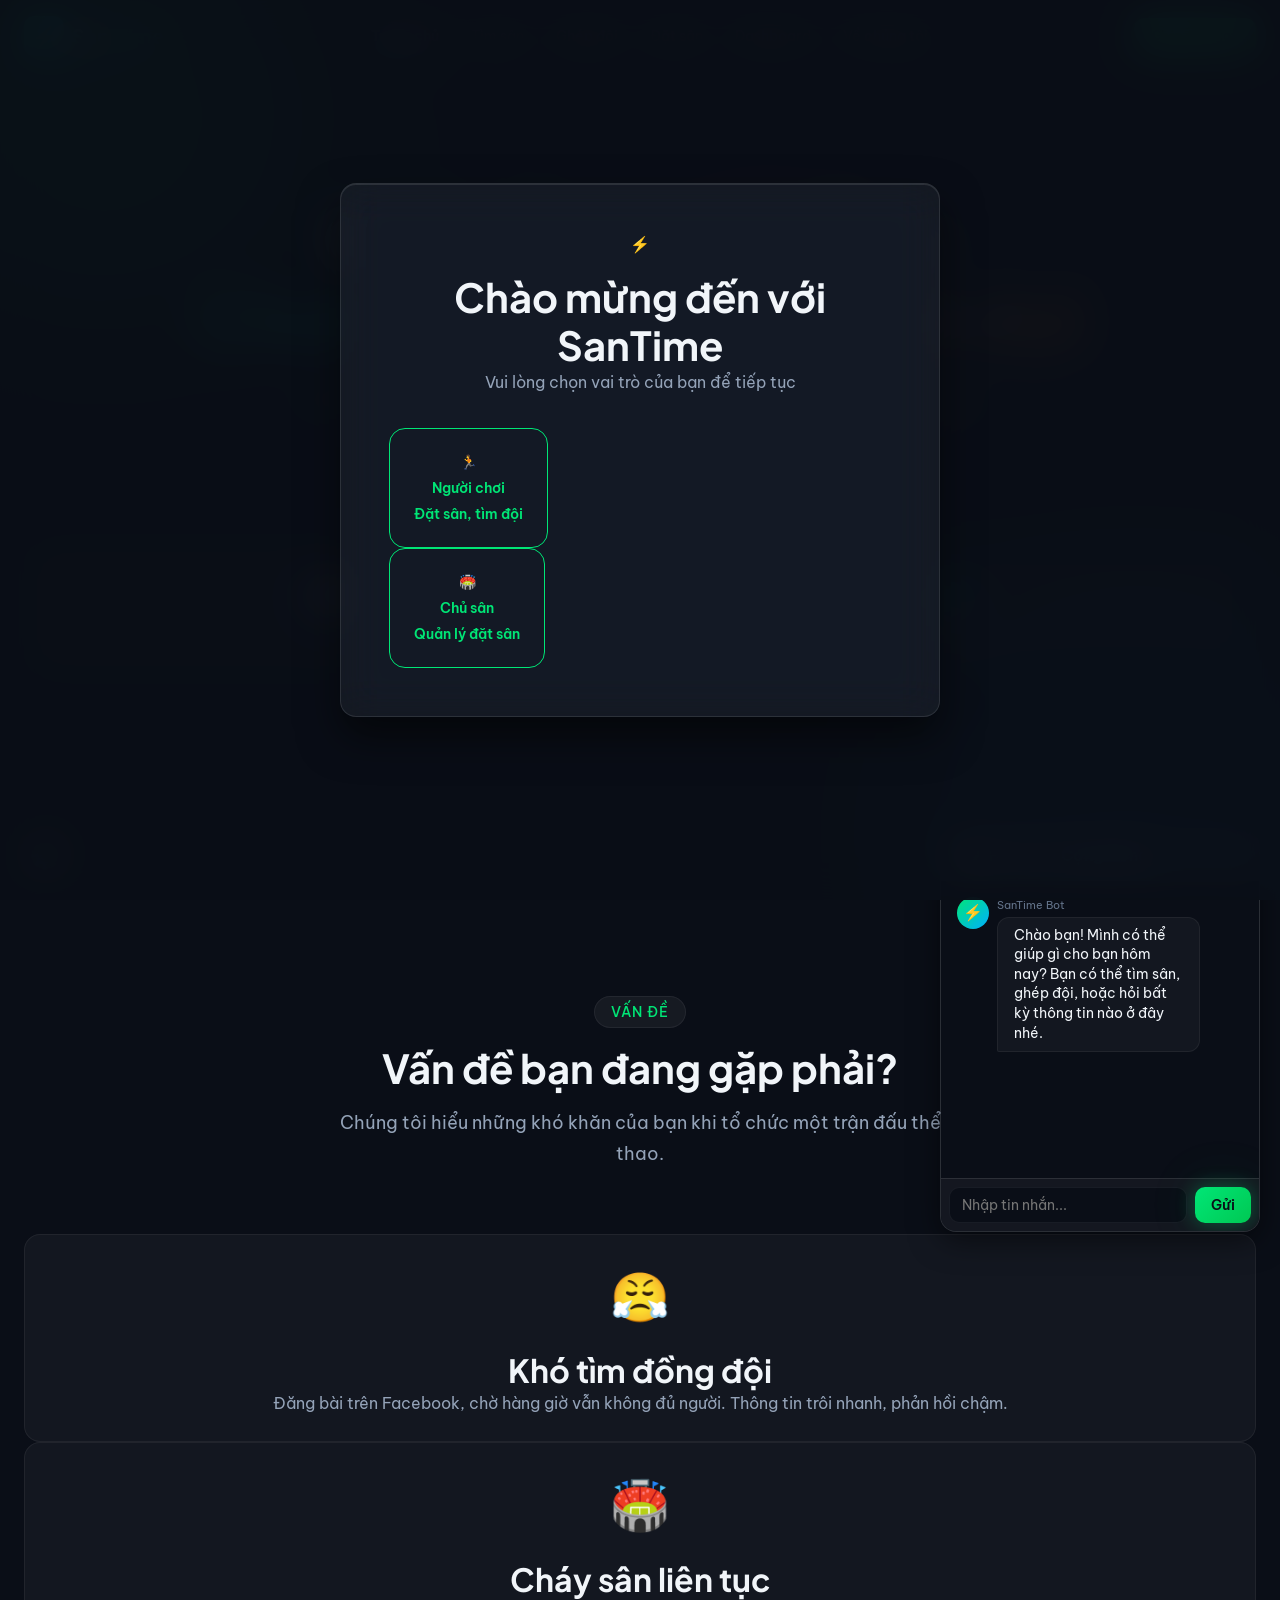
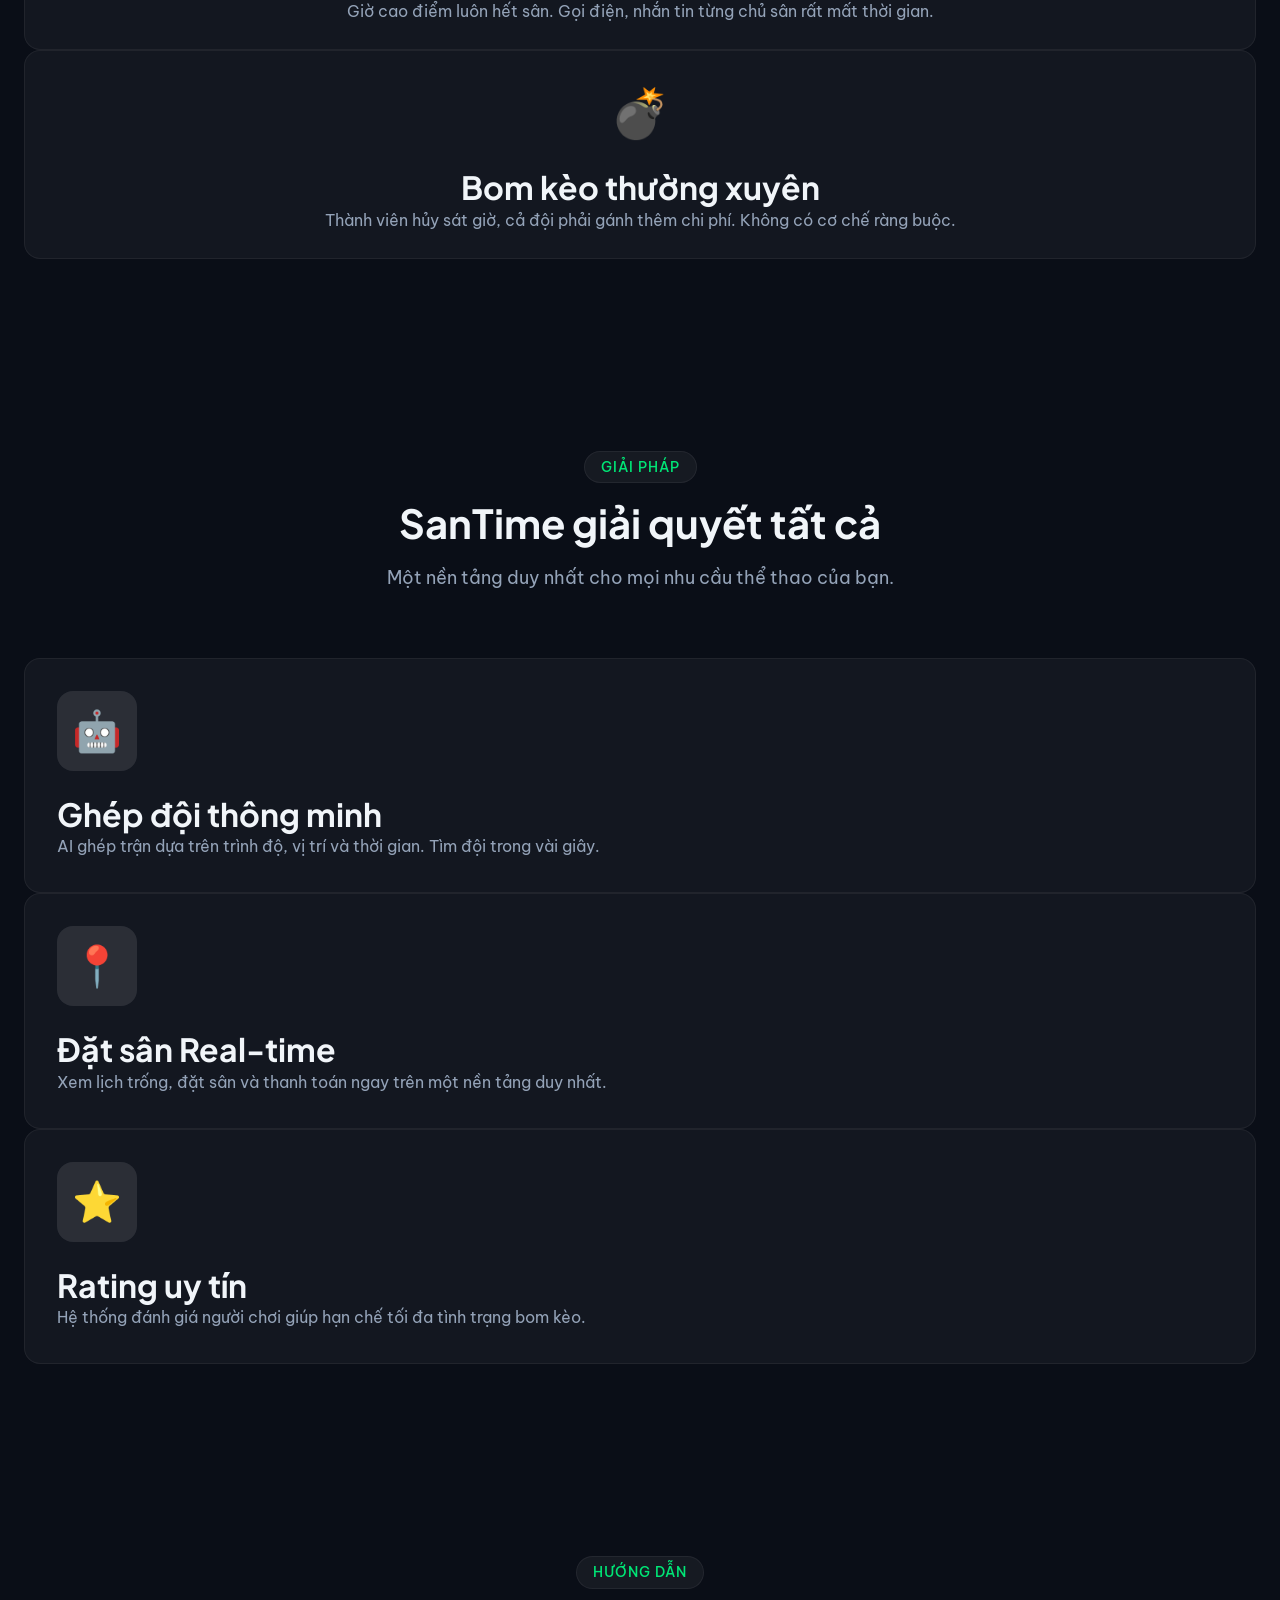
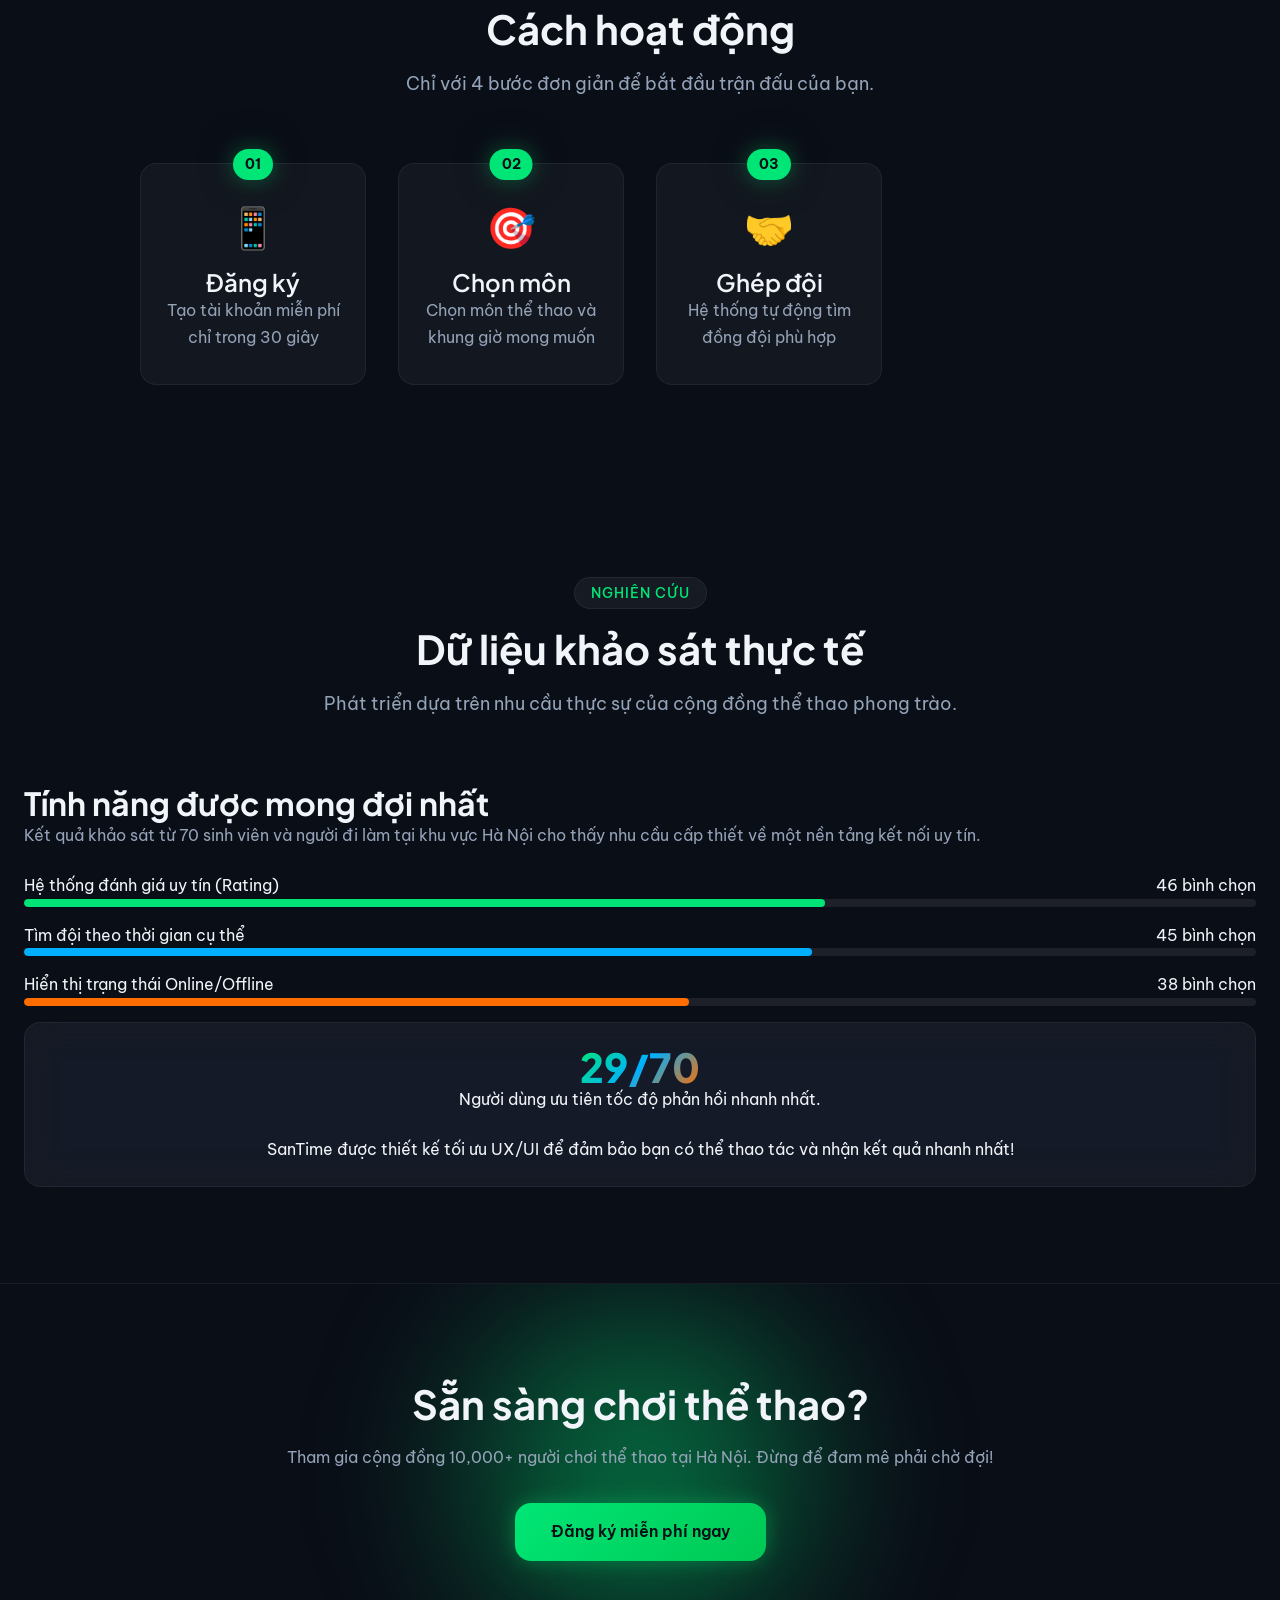
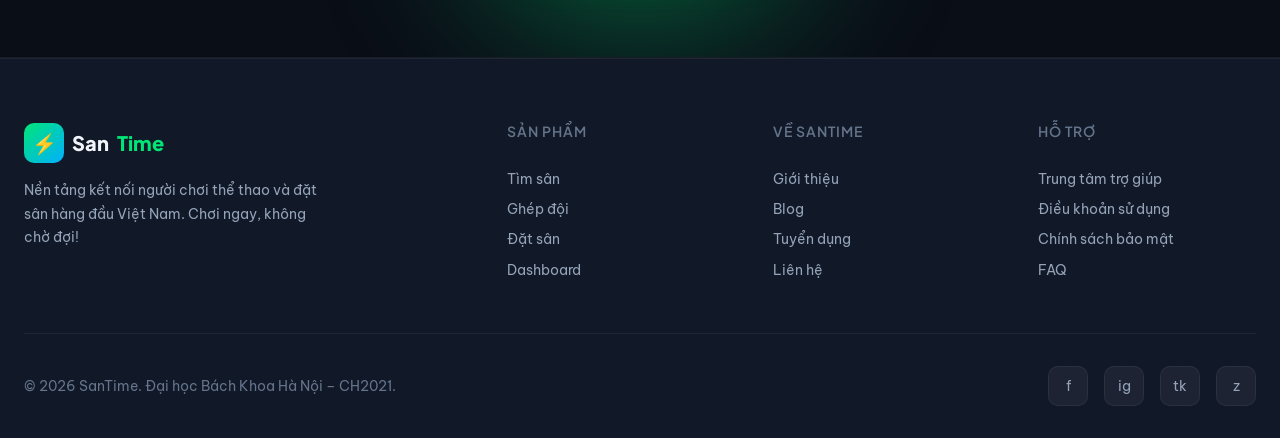
==== commit bec8db50: "feat: add role selection, admin and owner dashboards" ====
--- a/index.html
+++ b/index.html
@@ -10,6 +10,29 @@
 <body>
   <!-- Navbar will be injected here by app.js -->
   <div id="navbar-container"></div>
+
+  <!-- WELCOME OVERLAY -->
+  <div id="welcomeOverlay" class="welcome-overlay">
+    <div class="welcome-card card-glass fade-in-up">
+      <div class="brand-icon text-5xl mb-md">⚡</div>
+      <h2 class="text-3xl mb-xs">Chào mừng đến với SanTime</h2>
+      <p class="text-secondary mb-xl">Vui lòng chọn vai trò của bạn để tiếp tục</p>
+      
+      <div class="grid-2 gap-md">
+        <button class="role-btn btn btn-outline" onclick="selectRole('player')">
+          <span class="text-3xl mb-sm block">🏃</span>
+          <span class="font-bold text-lg block">Người chơi</span>
+          <span class="text-xs text-tertiary font-normal">Đặt sân, tìm đội</span>
+        </button>
+        
+        <button class="role-btn btn btn-outline" onclick="selectRole('owner')">
+          <span class="text-3xl mb-sm block">🏟️</span>
+          <span class="font-bold text-lg block">Chủ sân</span>
+          <span class="text-xs text-tertiary font-normal">Quản lý đặt sân</span>
+        </button>
+      </div>
+    </div>
+  </div>
 
   <!-- HERO SECTION -->
   <header class="hero section relative overflow-hidden">
--- a/css/style.css
+++ b/css/style.css
@@ -596,6 +596,190 @@
 .form-select:focus {
   border-color: var(--primary);
   box-shadow: 0 0 0 3px rgba(0, 230, 118, 0.1);
+}
+
+/* ============================================
+   CHAT WIDGET
+   ============================================ */
+.chat-widget {
+  position: fixed;
+  bottom: 20px;
+  right: 20px;
+  width: 320px;
+  background: var(--bg-card);
+  border: 1px solid var(--border-default);
+  border-radius: var(--radius-lg);
+  box-shadow: 0 8px 30px rgba(0,0,0,0.5);
+  z-index: var(--z-modal);
+  display: flex;
+  flex-direction: column;
+  overflow: hidden;
+  transition: transform 0.3s cubic-bezier(0.4, 0, 0.2, 1);
+  transform: translateY(calc(100% - 50px)); /* Closed state, only header visible */
+}
+
+.chat-widget.open {
+  transform: translateY(0); /* Fully open */
+}
+
+.chat-header {
+  height: 50px;
+  background: linear-gradient(135deg, var(--bg-card) 0%, var(--bg-card-hover) 100%);
+  border-bottom: 1px solid var(--border-default);
+  display: flex;
+  align-items: center;
+  justify-content: space-between;
+  padding: 0 var(--space-md);
+  cursor: pointer;
+  user-select: none;
+}
+
+.chat-header:hover {
+  background: var(--bg-card-hover);
+}
+
+.chat-header-info {
+  display: flex;
+  align-items: center;
+  gap: var(--space-sm);
+}
+
+.chat-header-icon {
+  font-size: 1.2rem;
+}
+
+.chat-header-title {
+  font-weight: 600;
+  font-size: var(--text-md);
+}
+
+.chat-toggle-icon {
+  font-size: 0.8rem;
+  color: var(--text-secondary);
+}
+
+.chat-body {
+  height: 350px;
+  display: flex;
+  flex-direction: column;
+  background: var(--bg-primary);
+}
+
+.chat-messages {
+  flex-grow: 1;
+  padding: var(--space-md);
+  overflow-y: auto;
+  display: flex;
+  flex-direction: column;
+  gap: var(--space-md);
+}
+
+.chat-message {
+  display: flex;
+  gap: var(--space-sm);
+  max-width: 85%;
+}
+
+.chat-message.sent {
+  align-self: flex-end;
+  flex-direction: row-reverse;
+}
+
+.chat-message-avatar {
+  width: 32px;
+  height: 32px;
+  border-radius: 50%;
+  background: var(--bg-tertiary);
+  display: flex;
+  align-items: center;
+  justify-content: center;
+  font-size: 1rem;
+  flex-shrink: 0;
+}
+
+.chat-message.received .chat-message-avatar {
+  background: linear-gradient(135deg, var(--primary) 0%, var(--secondary) 100%);
+  color: var(--bg-primary);
+}
+
+.chat-message-content {
+  display: flex;
+  flex-direction: column;
+}
+
+.chat-message.sent .chat-message-content {
+  align-items: flex-end;
+}
+
+.chat-message-sender {
+  font-size: 11px;
+  color: var(--text-tertiary);
+  margin-bottom: 2px;
+}
+
+.chat-message-text {
+  background: var(--bg-card);
+  padding: var(--space-sm) var(--space-md);
+  border-radius: 12px;
+  font-size: var(--text-sm);
+  line-height: 1.4;
+  border: 1px solid var(--border-subtle);
+}
+
+.chat-message.sent .chat-message-text {
+  background: var(--primary);
+  color: var(--text-inverse);
+  border-color: var(--primary);
+  border-bottom-right-radius: 2px;
+}
+
+.chat-message.received .chat-message-text {
+  border-bottom-left-radius: 2px;
+}
+
+.chat-input-area {
+  padding: var(--space-sm);
+  background: var(--bg-card);
+  border-top: 1px solid var(--border-default);
+  display: flex;
+  gap: var(--space-sm);
+}
+
+.chat-input-area input {
+  flex-grow: 1;
+  background: var(--bg-primary);
+  border: 1px solid var(--border-subtle);
+  border-radius: var(--radius-md);
+  padding: 8px 12px;
+  color: var(--text-primary);
+  font-size: var(--text-sm);
+}
+
+.chat-input-area input:focus {
+  outline: none;
+  border-color: var(--primary);
+}
+
+.chat-input-area button {
+  padding: 8px 16px;
+  font-size: var(--text-sm);
+}
+
+/* Hide chat on very small screens or make it full width */
+@media (max-width: 480px) {
+  .chat-widget {
+    width: 100%;
+    right: 0;
+    bottom: 0;
+    border-radius: 0;
+    transform: translateY(calc(100% - 60px)); /* Account for mobile nav bar if exists, or just 50px */
+  }
+  .chat-widget.open {
+    height: 60vh;
+  }
+  .chat-body {
+    height: calc(100% - 50px);
+  }
 }
 
 /* ---- Badges ---- */
@@ -1041,3 +1225,81 @@
     font-size: var(--text-sm);
   }
 }
+
+/* ============================================
+   WELCOME OVERLAY & ROLE SELECTION
+   ============================================ */
+.welcome-overlay {
+  position: fixed;
+  top: 0; left: 0; right: 0; bottom: 0;
+  background: rgba(10, 14, 23, 0.95);
+  backdrop-filter: blur(20px);
+  z-index: 9999;
+  display: flex;
+  align-items: center;
+  justify-content: center;
+  transition: opacity 0.4s ease, visibility 0.4s ease;
+}
+
+.welcome-overlay.hidden {
+  opacity: 0;
+  visibility: hidden;
+  pointer-events: none;
+}
+
+.welcome-card {
+  text-align: center;
+  max-width: 600px;
+  width: 90%;
+  padding: var(--space-2xl);
+  border: 1px solid rgba(255, 255, 255, 0.1);
+  box-shadow: 0 20px 40px rgba(0,0,0,0.5), inset 0 1px 0 rgba(255,255,255,0.1);
+}
+
+.role-btn {
+  height: auto;
+  padding: var(--space-lg);
+  display: flex;
+  flex-direction: column;
+  align-items: center;
+  justify-content: center;
+  border-radius: var(--radius-lg);
+  transition: all var(--transition-base);
+}
+
+.role-btn:hover {
+  transform: translateY(-5px);
+  background: rgba(0, 230, 118, 0.1);
+  border-color: var(--primary);
+  box-shadow: 0 10px 20px rgba(0,0,0,0.2);
+}
+
+/* ============================================
+   SYSTEM ADMIN FLOATING BUTTON
+   ============================================ */
+.admin-floating-btn {
+  position: fixed;
+  bottom: 20px;
+  left: 20px;
+  width: 50px;
+  height: 50px;
+  border-radius: 50%;
+  background: var(--bg-card);
+  border: 1px solid var(--border-default);
+  display: flex;
+  align-items: center;
+  justify-content: center;
+  font-size: 1.5rem;
+  color: var(--text-secondary);
+  cursor: pointer;
+  z-index: var(--z-fixed);
+  transition: all var(--transition-fast);
+  box-shadow: 0 4px 12px rgba(0,0,0,0.3);
+}
+
+.admin-floating-btn:hover {
+  background: var(--bg-card-hover);
+  color: var(--primary);
+  transform: scale(1.1);
+  border-color: var(--primary);
+}
